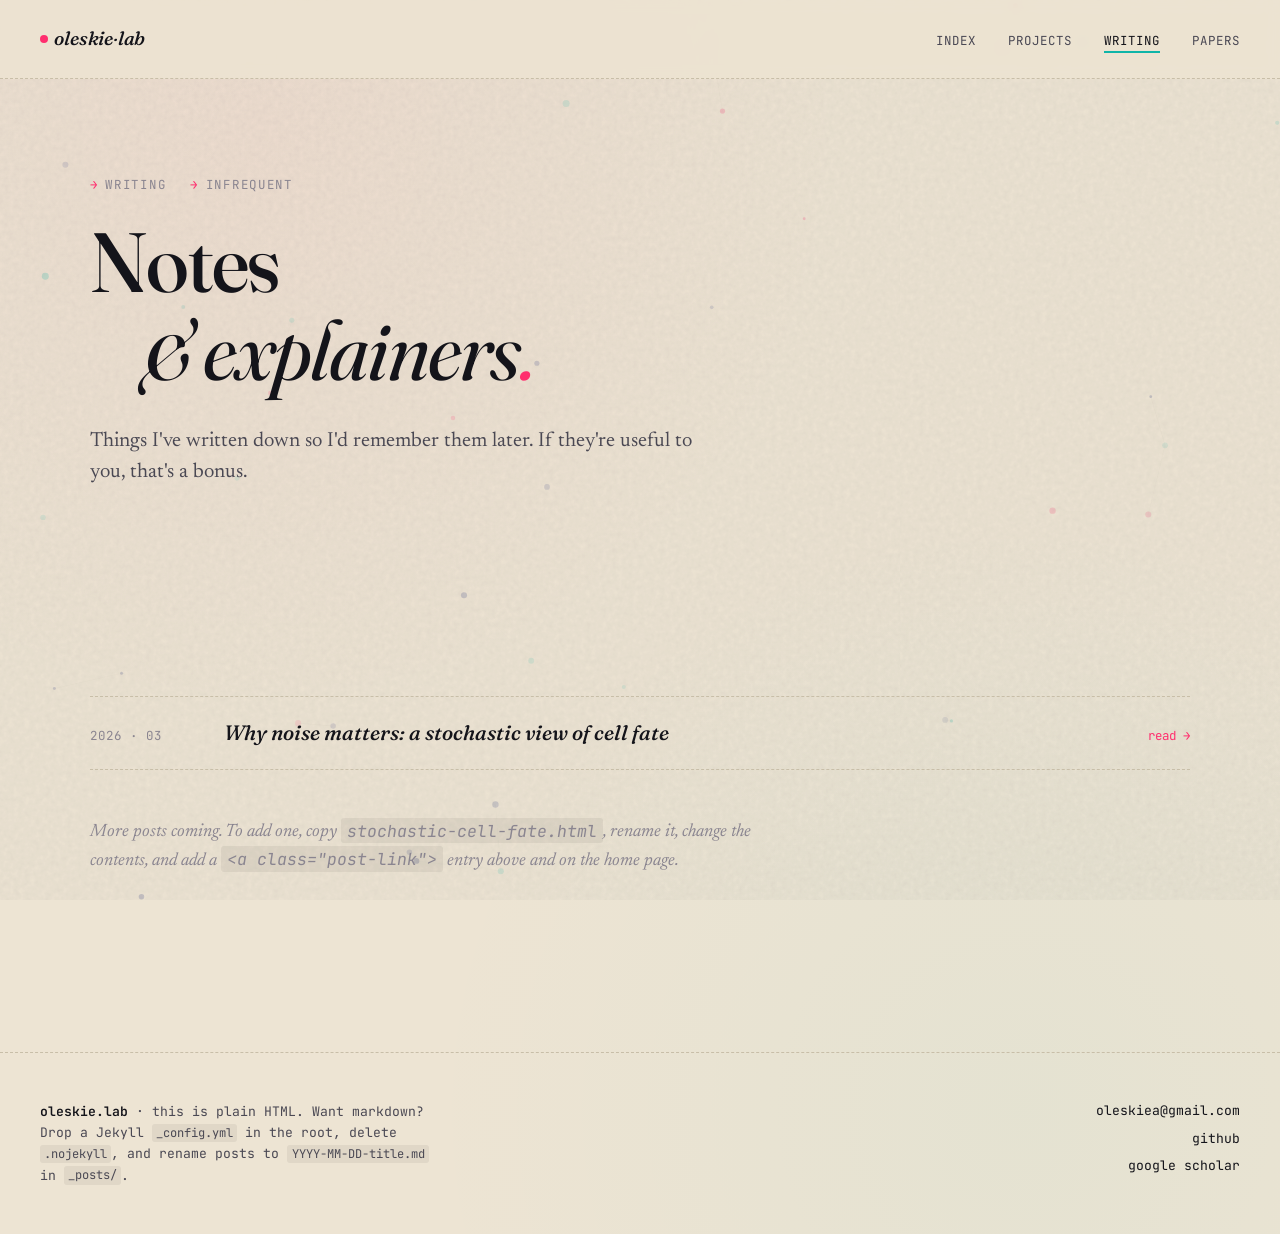
==== blog/index.html @ fdb9c9e5 "first" ====
<!doctype html>
<html lang="en">
<head>
  <meta charset="utf-8" />
  <meta name="viewport" content="width=device-width, initial-scale=1" />
  <title>Writing · Austin Oleskie</title>
  <link rel="preconnect" href="https://fonts.googleapis.com" />
  <link rel="preconnect" href="https://fonts.gstatic.com" crossorigin />
  <link href="https://fonts.googleapis.com/css2?family=Fraunces:ital,opsz,wght@0,9..144,400;0,9..144,500;0,9..144,700;1,9..144,400;1,9..144,500&family=JetBrains+Mono:wght@400;600&family=Newsreader:ital,wght@0,400;0,500;0,600;1,400&display=swap" rel="stylesheet" />
  <link rel="stylesheet" href="../assets/style.css" />
</head>
<body>
  <canvas id="particles"></canvas>

  <div class="shell">
    <nav class="top">
      <div class="mark"><a href="../index.html"><span class="dot"></span>oleskie<em>·</em>lab</a></div>
      <ul>
        <li><a href="../index.html">index</a></li>
        <li><a href="../projects.html">projects</a></li>
        <li><a href="index.html" class="active">writing</a></li>
        <li><a href="../publications.html">papers</a></li>
      </ul>
    </nav>

    <main>
      <section class="hero">
        <div class="meta reveal"><span>writing</span><span>infrequent</span></div>
        <h1 class="reveal d1">
          <span class="first">Notes</span>
          <span class="last">&amp; explainers</span>
        </h1>
        <p class="lede reveal d2">
          Things I've written down so I'd remember them later. If they're useful to
          you, that's a bonus.
        </p>
      </section>

      <section>
        <div class="posts">
          <a class="post-link" href="stochastic-cell-fate.html">
            <span class="date">2026 · 03</span>
            <span class="title">Why noise matters: a stochastic view of cell fate</span>
            <span class="read">read →</span>
          </a>
        </div>

        <p style="margin-top: 3rem; color: var(--ink-muted); font-style: italic;">
          More posts coming. To add one, copy <code>stochastic-cell-fate.html</code>,
          rename it, change the contents, and add a <code>&lt;a class="post-link"&gt;</code>
          entry above and on the home page.
        </p>
      </section>
    </main>

    <footer>
      <div class="colophon">
        <strong>oleskie.lab</strong> · this is plain HTML. Want markdown? Drop a
        Jekyll <code>_config.yml</code> in the root, delete <code>.nojekyll</code>,
        and rename posts to <code>YYYY-MM-DD-title.md</code> in <code>_posts/</code>.
      </div>
      <div class="links">
        <a href="mailto:oleskiea@gmail.com">oleskiea@gmail.com</a>
        <a href="https://github.com/">github</a>
        <a href="https://scholar.google.com/">google scholar</a>
      </div>
    </footer>
  </div>

  <script src="../assets/main.js"></script>
</body>
</html>
---- assets/style.css ----
/* ─────────────────────────────────────────────────────────────
   austin oleskie · portfolio
   "lab notebook" aesthetic — cream paper, ink type,
   fluorescent accents (magenta + teal)
   ───────────────────────────────────────────────────────────── */

:root {
  /* palette */
  --bg: #ede4d3;
  --bg-deep: #e3d9c4;
  --paper: #f7f0de;
  --ink: #14141a;
  --ink-soft: #4a4853;
  --ink-muted: #8a8590;
  --rule: #c8bea8;

  --magenta: #ff2e6e;
  --teal: #0fb5a8;
  --highlight: #f5d547;
  --indigo: #2c3a82;

  /* type */
  --display: "Fraunces", "Times New Roman", serif;
  --body: "Newsreader", Georgia, serif;
  --mono: "JetBrains Mono", "Courier New", monospace;

  /* layout */
  --measure: 68ch;
  --pad: clamp(1.25rem, 4vw, 2.5rem);
}

* { box-sizing: border-box; margin: 0; padding: 0; }

html { scroll-behavior: smooth; }

body {
  font-family: var(--body);
  font-size: 18px;
  line-height: 1.55;
  color: var(--ink);
  background: var(--bg);
  background-image:
    radial-gradient(circle at 20% 10%, rgba(255, 46, 110, 0.04), transparent 40%),
    radial-gradient(circle at 80% 90%, rgba(15, 181, 168, 0.04), transparent 40%);
  min-height: 100vh;
  overflow-x: hidden;
}

/* paper grain */
body::before {
  content: "";
  position: fixed;
  inset: 0;
  pointer-events: none;
  z-index: 1;
  opacity: 0.4;
  background-image:
    url("data:image/svg+xml,%3Csvg viewBox='0 0 200 200' xmlns='http://www.w3.org/2000/svg'%3E%3Cfilter id='n'%3E%3CfeTurbulence type='fractalNoise' baseFrequency='0.85' numOctaves='2'/%3E%3CfeColorMatrix values='0 0 0 0 0.08 0 0 0 0 0.08 0 0 0 0 0.1 0 0 0 0.18 0'/%3E%3C/filter%3E%3Crect width='100%25' height='100%25' filter='url(%23n)'/%3E%3C/svg%3E");
}

/* particle canvas — sits below grain, above bg */
#particles {
  position: fixed;
  inset: 0;
  z-index: 0;
  pointer-events: none;
  opacity: 0.55;
}

/* main content above all layers */
.shell { position: relative; z-index: 2; }

/* ─── nav ───────────────────────────────────────────────── */
nav.top {
  display: flex;
  justify-content: space-between;
  align-items: baseline;
  padding: 1.5rem var(--pad);
  border-bottom: 1px dashed var(--rule);
  background: rgba(237, 228, 211, 0.78);
  backdrop-filter: blur(6px);
  -webkit-backdrop-filter: blur(6px);
  position: sticky;
  top: 0;
  z-index: 10;
}

nav.top .mark {
  font-family: var(--display);
  font-style: italic;
  font-weight: 500;
  font-size: 1.2rem;
  letter-spacing: -0.01em;
}
nav.top .mark a { color: var(--ink); text-decoration: none; }
nav.top .mark .dot {
  display: inline-block;
  width: 8px; height: 8px;
  background: var(--magenta);
  border-radius: 50%;
  margin-right: 0.4rem;
  transform: translateY(-2px);
}

nav.top ul {
  list-style: none;
  display: flex;
  gap: clamp(1rem, 3vw, 2rem);
  font-family: var(--mono);
  font-size: 0.78rem;
  text-transform: uppercase;
  letter-spacing: 0.08em;
}
nav.top ul a {
  color: var(--ink-soft);
  text-decoration: none;
  position: relative;
  padding-bottom: 2px;
  transition: color 0.2s ease;
}
nav.top ul a:hover { color: var(--ink); }
nav.top ul a::after {
  content: "";
  position: absolute;
  left: 0; right: 0; bottom: -2px;
  height: 2px;
  background: var(--magenta);
  transform: scaleX(0);
  transform-origin: left;
  transition: transform 0.25s ease;
}
nav.top ul a:hover::after { transform: scaleX(1); }
nav.top ul a.active { color: var(--ink); }
nav.top ul a.active::after { transform: scaleX(1); background: var(--teal); }

/* ─── layout ────────────────────────────────────────────── */
main { padding: 0 var(--pad); }

section {
  max-width: 1100px;
  margin: 0 auto;
  padding: clamp(3rem, 8vw, 6rem) 0;
}

.eyebrow {
  font-family: var(--mono);
  font-size: 0.72rem;
  text-transform: uppercase;
  letter-spacing: 0.16em;
  color: var(--ink-muted);
  display: inline-flex;
  align-items: center;
  gap: 0.6rem;
  margin-bottom: 1.5rem;
}
.eyebrow::before {
  content: "";
  width: 24px;
  height: 1px;
  background: var(--ink-muted);
}

h1, h2, h3 {
  font-family: var(--display);
  font-weight: 500;
  letter-spacing: -0.02em;
  line-height: 1.05;
  color: var(--ink);
}

h1 { font-size: clamp(2.5rem, 7vw, 5.25rem); }
h2 { font-size: clamp(2rem, 4.5vw, 3rem); margin-bottom: 1.5rem; }
h3 { font-size: clamp(1.25rem, 2vw, 1.5rem); margin-bottom: 0.5rem; }

p { max-width: var(--measure); margin-bottom: 1rem; }

a { color: var(--ink); }
a.inline {
  text-decoration: none;
  background-image: linear-gradient(transparent 60%, rgba(245, 213, 71, 0.55) 60%);
  background-size: 100% 100%;
  padding: 0 0.1em;
  transition: background-image 0.25s ease;
}
a.inline:hover {
  background-image: linear-gradient(transparent 0%, rgba(245, 213, 71, 0.55) 0%);
}

em { font-family: var(--display); font-style: italic; font-weight: 400; }

code, .mono { font-family: var(--mono); font-size: 0.92em; }
code {
  background: rgba(20, 20, 26, 0.06);
  padding: 0.1em 0.35em;
  border-radius: 3px;
}

pre {
  font-family: var(--mono);
  font-size: 0.85rem;
  line-height: 1.5;
  background: var(--ink);
  color: #f0e9d8;
  padding: 1.25rem 1.5rem;
  border-radius: 4px;
  overflow-x: auto;
  margin: 1.5rem 0;
  border-left: 3px solid var(--magenta);
}
pre code { background: none; padding: 0; color: inherit; }

hr.dashed {
  border: none;
  border-top: 1px dashed var(--rule);
  margin: 3rem 0;
}

/* ─── hero ──────────────────────────────────────────────── */
.hero {
  padding-top: clamp(3rem, 10vw, 6rem);
  padding-bottom: clamp(2rem, 6vw, 4rem);
  position: relative;
}

.hero .meta {
  font-family: var(--mono);
  font-size: 0.78rem;
  text-transform: uppercase;
  letter-spacing: 0.14em;
  color: var(--ink-muted);
  margin-bottom: 1.5rem;
  display: flex;
  gap: 1.5rem;
  flex-wrap: wrap;
}
.hero .meta span::before {
  content: "→";
  margin-right: 0.4rem;
  color: var(--magenta);
}

.hero h1 {
  font-style: normal;
}
.hero h1 .first { display: block; }
.hero h1 .last {
  display: block;
  font-style: italic;
  font-weight: 400;
  color: var(--ink);
  margin-left: clamp(1rem, 4vw, 4rem);
  position: relative;
}
.hero h1 .last::after {
  content: ".";
  color: var(--magenta);
}

.hero .lede {
  font-family: var(--body);
  font-size: clamp(1.1rem, 1.6vw, 1.35rem);
  line-height: 1.5;
  margin-top: 2rem;
  max-width: 56ch;
  color: var(--ink-soft);
}
.hero .lede strong { color: var(--ink); font-weight: 500; }

.hero .actions {
  margin-top: 2.5rem;
  display: flex;
  gap: 1rem;
  flex-wrap: wrap;
}

.btn {
  display: inline-flex;
  align-items: center;
  gap: 0.5rem;
  padding: 0.7rem 1.2rem;
  font-family: var(--mono);
  font-size: 0.78rem;
  text-transform: uppercase;
  letter-spacing: 0.1em;
  text-decoration: none;
  border: 1px solid var(--ink);
  background: transparent;
  color: var(--ink);
  cursor: pointer;
  transition: all 0.2s ease;
}
.btn:hover {
  background: var(--ink);
  color: var(--paper);
  transform: translate(-2px, -2px);
  box-shadow: 4px 4px 0 var(--magenta);
}
.btn.primary {
  background: var(--ink);
  color: var(--paper);
}
.btn.primary:hover {
  background: var(--magenta);
  border-color: var(--magenta);
  box-shadow: 4px 4px 0 var(--ink);
}

/* ─── currently / status block ──────────────────────────── */
.status {
  background: var(--paper);
  border: 1px solid var(--rule);
  border-left: 4px solid var(--teal);
  padding: 1.5rem 1.75rem;
  margin: 3rem 0;
  font-size: 0.95rem;
  position: relative;
  max-width: 60ch;
}
.status .label {
  font-family: var(--mono);
  font-size: 0.72rem;
  text-transform: uppercase;
  letter-spacing: 0.14em;
  color: var(--teal);
  margin-bottom: 0.5rem;
  display: flex;
  align-items: center;
  gap: 0.5rem;
}
.status .label::before {
  content: "";
  width: 8px; height: 8px;
  background: var(--teal);
  border-radius: 50%;
  animation: pulse 2s ease-in-out infinite;
}
@keyframes pulse {
  0%, 100% { opacity: 1; transform: scale(1); }
  50% { opacity: 0.5; transform: scale(1.3); }
}

/* ─── project cards ─────────────────────────────────────── */
.grid-projects {
  display: grid;
  grid-template-columns: repeat(auto-fit, minmax(280px, 1fr));
  gap: 1.5rem;
  margin-top: 2rem;
}

.card {
  background: var(--paper);
  border: 1px solid var(--rule);
  padding: 1.75rem;
  text-decoration: none;
  color: inherit;
  position: relative;
  transition: transform 0.25s ease, box-shadow 0.25s ease;
  display: flex;
  flex-direction: column;
  gap: 0.75rem;
}
.card:hover {
  transform: translate(-3px, -3px);
  box-shadow: 6px 6px 0 var(--ink);
}
.card .tag {
  font-family: var(--mono);
  font-size: 0.7rem;
  text-transform: uppercase;
  letter-spacing: 0.12em;
  color: var(--magenta);
}
.card h3 {
  font-family: var(--display);
  font-style: italic;
  font-weight: 500;
}
.card p {
  font-size: 0.92rem;
  color: var(--ink-soft);
  margin: 0;
}
.card .arrow {
  margin-top: auto;
  font-family: var(--mono);
  font-size: 0.78rem;
  color: var(--ink);
  display: flex;
  align-items: center;
  gap: 0.5rem;
}
.card .arrow::after {
  content: "→";
  transition: transform 0.2s ease;
}
.card:hover .arrow::after { transform: translateX(4px); }

/* "tape" decoration on featured card */
.card.featured::before {
  content: "";
  position: absolute;
  top: -10px;
  right: 20px;
  width: 60px;
  height: 22px;
  background: rgba(245, 213, 71, 0.75);
  transform: rotate(-3deg);
  box-shadow: 0 1px 3px rgba(0, 0, 0, 0.08);
  z-index: 1;
}

/* ─── publication list ──────────────────────────────────── */
.pub-list {
  list-style: none;
  margin-top: 2rem;
}
.pub-list li {
  display: grid;
  grid-template-columns: 60px 1fr;
  gap: 1.5rem;
  padding: 1.5rem 0;
  border-top: 1px dashed var(--rule);
}
.pub-list li:last-child { border-bottom: 1px dashed var(--rule); }
.pub-list .num {
  font-family: var(--mono);
  font-size: 0.85rem;
  color: var(--ink-muted);
}
.pub-list .num .yr { color: var(--magenta); display: block; font-size: 1.1rem; margin-top: 0.2rem; }
.pub-list .title {
  font-family: var(--body);
  font-size: 1.08rem;
  font-weight: 500;
  line-height: 1.4;
  margin-bottom: 0.4rem;
  color: var(--ink);
}
.pub-list .authors {
  font-size: 0.88rem;
  color: var(--ink-soft);
  margin-bottom: 0.4rem;
}
.pub-list .authors strong { color: var(--magenta); font-weight: 500; }
.pub-list .venue {
  font-family: var(--mono);
  font-size: 0.78rem;
  color: var(--ink-muted);
  text-transform: uppercase;
  letter-spacing: 0.08em;
}

/* ─── blog list ─────────────────────────────────────────── */
.posts {
  display: flex;
  flex-direction: column;
  margin-top: 2rem;
}
.post-link {
  display: grid;
  grid-template-columns: 110px 1fr auto;
  gap: 1.5rem;
  align-items: baseline;
  padding: 1.25rem 0;
  border-top: 1px dashed var(--rule);
  text-decoration: none;
  color: inherit;
  transition: padding 0.2s ease;
}
.post-link:last-child { border-bottom: 1px dashed var(--rule); }
.post-link:hover { padding-left: 0.75rem; }
.post-link .date {
  font-family: var(--mono);
  font-size: 0.78rem;
  color: var(--ink-muted);
  text-transform: uppercase;
  letter-spacing: 0.08em;
}
.post-link .title {
  font-family: var(--display);
  font-size: 1.3rem;
  font-style: italic;
  font-weight: 500;
}
.post-link .read {
  font-family: var(--mono);
  font-size: 0.78rem;
  color: var(--magenta);
}
@media (max-width: 640px) {
  .post-link { grid-template-columns: 1fr; gap: 0.4rem; }
  .post-link .read { display: none; }
}

/* ─── article (blog post) ───────────────────────────────── */
.article {
  max-width: var(--measure);
  margin: 0 auto;
  padding: clamp(2rem, 6vw, 4rem) 0;
}
.article header {
  margin-bottom: 3rem;
}
.article header .date {
  font-family: var(--mono);
  font-size: 0.78rem;
  text-transform: uppercase;
  letter-spacing: 0.12em;
  color: var(--ink-muted);
  margin-bottom: 1rem;
}
.article h1 {
  font-size: clamp(2rem, 4.5vw, 3.25rem);
  font-style: italic;
  font-weight: 500;
}
.article p {
  font-size: 1.08rem;
  line-height: 1.7;
  margin-bottom: 1.5rem;
}
.article p.lede {
  font-size: 1.25rem;
  font-style: italic;
  color: var(--ink-soft);
  font-family: var(--display);
  font-weight: 400;
}
.article h2 {
  font-size: 1.65rem;
  margin-top: 2.5rem;
  margin-bottom: 0.75rem;
}
.article ul { padding-left: 1.5rem; margin-bottom: 1.5rem; }
.article li { margin-bottom: 0.5rem; }
.article blockquote {
  border-left: 3px solid var(--magenta);
  padding: 0.5rem 0 0.5rem 1.5rem;
  font-style: italic;
  color: var(--ink-soft);
  margin: 1.5rem 0;
}

.article .footnote {
  font-family: var(--mono);
  font-size: 0.85rem;
  color: var(--ink-muted);
  margin-top: 3rem;
  padding-top: 1rem;
  border-top: 1px dashed var(--rule);
}

/* ─── footer ────────────────────────────────────────────── */
footer {
  border-top: 1px dashed var(--rule);
  padding: 3rem var(--pad);
  margin-top: 4rem;
  display: grid;
  grid-template-columns: 1fr auto;
  gap: 2rem;
  font-family: var(--mono);
  font-size: 0.82rem;
  color: var(--ink-soft);
}
footer .colophon { max-width: 50ch; line-height: 1.6; }
footer .colophon strong { color: var(--ink); font-weight: 600; }
footer .links { display: flex; flex-direction: column; gap: 0.4rem; align-items: flex-end; }
footer .links a {
  color: var(--ink);
  text-decoration: none;
  border-bottom: 1px solid transparent;
  transition: border-color 0.2s ease;
}
footer .links a:hover { border-color: var(--magenta); }
@media (max-width: 640px) {
  footer { grid-template-columns: 1fr; }
  footer .links { align-items: flex-start; }
}

/* ─── interactive demo styling ──────────────────────────── */
.demo-frame {
  background: var(--paper);
  border: 1px solid var(--rule);
  padding: 1.5rem;
  margin: 2rem 0;
}
.demo-controls {
  display: grid;
  grid-template-columns: repeat(auto-fit, minmax(180px, 1fr));
  gap: 1rem;
  margin-bottom: 1rem;
  font-family: var(--mono);
  font-size: 0.82rem;
}
.demo-controls label {
  display: flex;
  flex-direction: column;
  gap: 0.4rem;
  color: var(--ink-soft);
}
.demo-controls .lbl {
  color: var(--ink);
  font-weight: 500;
}
.demo-controls .lbl em {
  color: var(--ink-muted);
  font-family: var(--body);
  font-style: italic;
  font-weight: 400;
  margin-left: 0.25em;
}
.demo-controls sub {
  font-size: 0.75em;
  color: var(--ink-soft);
}
.demo-controls input[type="range"] {
  -webkit-appearance: none;
  width: 100%;
  height: 4px;
  background: var(--rule);
  outline: none;
}
.demo-controls input[type="range"]::-webkit-slider-thumb {
  -webkit-appearance: none;
  width: 16px; height: 16px;
  border-radius: 50%;
  background: var(--magenta);
  cursor: pointer;
}
.demo-controls input[type="range"]::-moz-range-thumb {
  width: 16px; height: 16px;
  border-radius: 50%;
  background: var(--magenta);
  cursor: pointer;
  border: none;
}
.demo-controls .val { color: var(--magenta); font-weight: 600; }
.demo-buttons { display: flex; gap: 0.5rem; margin-top: 0.5rem; flex-wrap: wrap; }
.demo-buttons button {
  font-family: var(--mono);
  font-size: 0.75rem;
  text-transform: uppercase;
  letter-spacing: 0.08em;
  padding: 0.45rem 0.9rem;
  border: 1px solid var(--ink);
  background: transparent;
  color: var(--ink);
  cursor: pointer;
  transition: all 0.15s ease;
}
.demo-buttons button:hover { background: var(--ink); color: var(--paper); }

canvas.demo-canvas {
  width: 100%;
  height: 320px;
  background: var(--paper);
  border: 1px solid var(--rule);
  display: block;
}

/* ─── reveal animation ──────────────────────────────────── */
.reveal {
  opacity: 0;
  transform: translateY(20px);
  animation: reveal 0.7s cubic-bezier(0.16, 1, 0.3, 1) forwards;
}
.reveal.d1 { animation-delay: 0.1s; }
.reveal.d2 { animation-delay: 0.2s; }
.reveal.d3 { animation-delay: 0.35s; }
.reveal.d4 { animation-delay: 0.5s; }
@keyframes reveal {
  to { opacity: 1; transform: translateY(0); }
}

/* ─── selection ─────────────────────────────────────────── */
::selection {
  background: var(--magenta);
  color: var(--paper);
}

/* ─── responsive tweaks ────────────────────────────────── */
@media (max-width: 640px) {
  body { font-size: 17px; }
  .pub-list li { grid-template-columns: 1fr; gap: 0.4rem; }
}
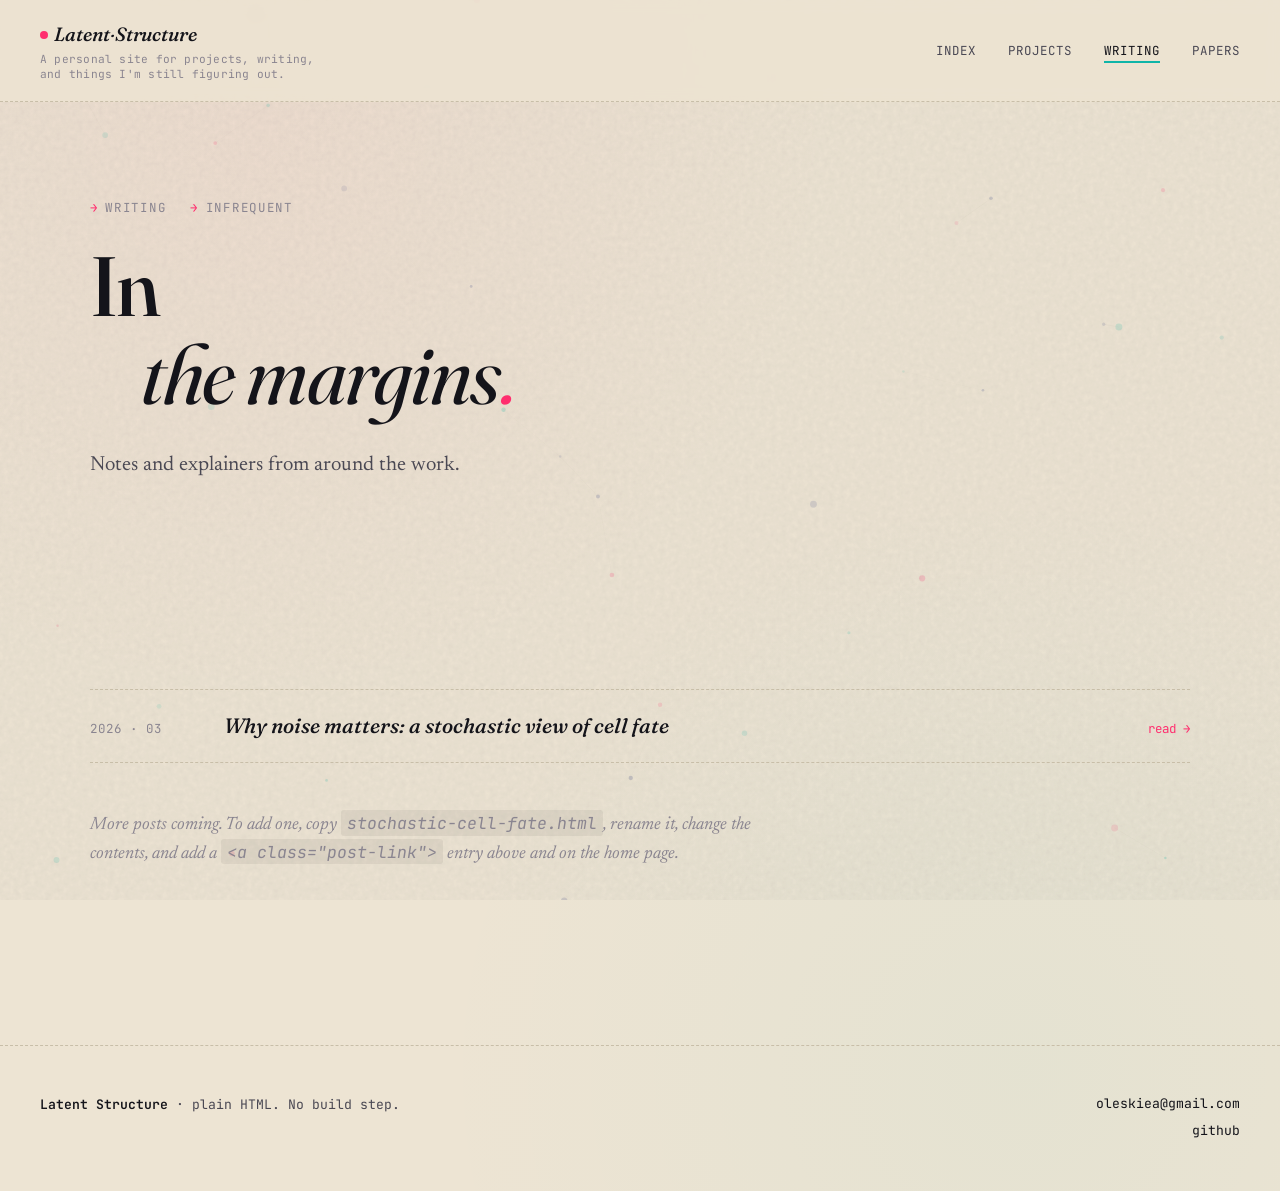
==== commit 3dd17232: "Update projects page; better descriptors" ====
--- a/blog/index.html
+++ b/blog/index.html
@@ -1,20 +1,24 @@
 <!doctype html>
 <html lang="en">
+
 <head>
   <meta charset="utf-8" />
   <meta name="viewport" content="width=device-width, initial-scale=1" />
-  <title>Writing · Austin Oleskie</title>
+  <title>Writing · Latent Structure</title>
   <link rel="preconnect" href="https://fonts.googleapis.com" />
   <link rel="preconnect" href="https://fonts.gstatic.com" crossorigin />
-  <link href="https://fonts.googleapis.com/css2?family=Fraunces:ital,opsz,wght@0,9..144,400;0,9..144,500;0,9..144,700;1,9..144,400;1,9..144,500&family=JetBrains+Mono:wght@400;600&family=Newsreader:ital,wght@0,400;0,500;0,600;1,400&display=swap" rel="stylesheet" />
+  <link
+    href="https://fonts.googleapis.com/css2?family=Fraunces:ital,opsz,wght@0,9..144,400;0,9..144,500;0,9..144,700;1,9..144,400;1,9..144,500&family=JetBrains+Mono:wght@400;600&family=Newsreader:ital,wght@0,400;0,500;0,600;1,400&display=swap"
+    rel="stylesheet" />
   <link rel="stylesheet" href="../assets/style.css" />
 </head>
+
 <body>
   <canvas id="particles"></canvas>
 
   <div class="shell">
     <nav class="top">
-      <div class="mark"><a href="../index.html"><span class="dot"></span>oleskie<em>·</em>lab</a></div>
+      <div class="mark"><a href="../index.html"><span class="dot"></span>Latent<em>·</em>Structure</a><span class="tagline">A personal site for projects, writing, and things I'm still figuring out.</span></div>
       <ul>
         <li><a href="../index.html">index</a></li>
         <li><a href="../projects.html">projects</a></li>
@@ -27,12 +31,11 @@
       <section class="hero">
         <div class="meta reveal"><span>writing</span><span>infrequent</span></div>
         <h1 class="reveal d1">
-          <span class="first">Notes</span>
-          <span class="last">&amp; explainers</span>
+          <span class="first">In</span>
+          <span class="last">the margins</span>
         </h1>
         <p class="lede reveal d2">
-          Things I've written down so I'd remember them later. If they're useful to
-          you, that's a bonus.
+          Notes and explainers from around the work.
         </p>
       </section>
 
@@ -55,18 +58,16 @@
 
     <footer>
       <div class="colophon">
-        <strong>oleskie.lab</strong> · this is plain HTML. Want markdown? Drop a
-        Jekyll <code>_config.yml</code> in the root, delete <code>.nojekyll</code>,
-        and rename posts to <code>YYYY-MM-DD-title.md</code> in <code>_posts/</code>.
+        <strong>Latent Structure</strong> · plain HTML. No build step.
       </div>
       <div class="links">
         <a href="mailto:oleskiea@gmail.com">oleskiea@gmail.com</a>
-        <a href="https://github.com/">github</a>
-        <a href="https://scholar.google.com/">google scholar</a>
+        <a href="https://github.com/aoleskie">github</a>
       </div>
     </footer>
   </div>
 
   <script src="../assets/main.js"></script>
 </body>
+
 </html>
--- a/assets/style.css
+++ b/assets/style.css
@@ -1,5 +1,5 @@
 /* ─────────────────────────────────────────────────────────────
-   austin oleskie · portfolio
+   Latent Structure · personal site
    "lab notebook" aesthetic — cream paper, ink type,
    fluorescent accents (magenta + teal)
    ───────────────────────────────────────────────────────────── */
@@ -18,6 +18,12 @@
   --teal: #0fb5a8;
   --highlight: #f5d547;
   --indigo: #2c3a82;
+
+  /* status palette */
+  --status-done: #0fb5a8;
+  --status-ongoing: #2c3a82;
+  --status-paused: #8a8590;
+  --status-wip: #ff2e6e;
 
   /* type */
   --display: "Fraunces", "Times New Roman", serif;
@@ -58,7 +64,7 @@
     url("data:image/svg+xml,%3Csvg viewBox='0 0 200 200' xmlns='http://www.w3.org/2000/svg'%3E%3Cfilter id='n'%3E%3CfeTurbulence type='fractalNoise' baseFrequency='0.85' numOctaves='2'/%3E%3CfeColorMatrix values='0 0 0 0 0.08 0 0 0 0 0.08 0 0 0 0 0.1 0 0 0 0.18 0'/%3E%3C/filter%3E%3Crect width='100%25' height='100%25' filter='url(%23n)'/%3E%3C/svg%3E");
 }
 
-/* particle canvas — sits below grain, above bg */
+/* particle canvas */
 #particles {
   position: fixed;
   inset: 0;
@@ -67,15 +73,14 @@
   opacity: 0.55;
 }
 
-/* main content above all layers */
 .shell { position: relative; z-index: 2; }
 
 /* ─── nav ───────────────────────────────────────────────── */
 nav.top {
   display: flex;
   justify-content: space-between;
-  align-items: baseline;
-  padding: 1.5rem var(--pad);
+  align-items: center;
+  padding: 1.25rem var(--pad);
   border-bottom: 1px dashed var(--rule);
   background: rgba(237, 228, 211, 0.78);
   backdrop-filter: blur(6px);
@@ -86,6 +91,9 @@
 }
 
 nav.top .mark {
+  display: flex;
+  flex-direction: column;
+  gap: 0.15rem;
   font-family: var(--display);
   font-style: italic;
   font-weight: 500;
@@ -100,6 +108,19 @@
   border-radius: 50%;
   margin-right: 0.4rem;
   transform: translateY(-2px);
+}
+nav.top .mark .tagline {
+  font-family: var(--mono);
+  font-style: normal;
+  font-weight: 400;
+  font-size: 0.7rem;
+  letter-spacing: 0.02em;
+  color: var(--ink-muted);
+  max-width: 42ch;
+  line-height: 1.3;
+}
+@media (max-width: 720px) {
+  nav.top .mark .tagline { display: none; }
 }
 
 nav.top ul {
@@ -305,7 +326,7 @@
   box-shadow: 4px 4px 0 var(--ink);
 }
 
-/* ─── currently / status block ──────────────────────────── */
+/* ─── status block ──────────────────────────────────────── */
 .status {
   background: var(--paper);
   border: 1px solid var(--rule);
@@ -339,12 +360,82 @@
   50% { opacity: 0.5; transform: scale(1.3); }
 }
 
+/* ─── filter pills ──────────────────────────────────────── */
+.filters {
+  display: flex;
+  flex-wrap: wrap;
+  gap: 0.5rem;
+  margin: 1.5rem 0 0.5rem;
+  font-family: var(--mono);
+  font-size: 0.75rem;
+  text-transform: uppercase;
+  letter-spacing: 0.1em;
+}
+.filter-pill {
+  display: inline-flex;
+  align-items: center;
+  gap: 0.4rem;
+  padding: 0.4rem 0.8rem;
+  border: 1px solid var(--rule);
+  background: transparent;
+  color: var(--ink-soft);
+  cursor: pointer;
+  transition: all 0.15s ease;
+  font-family: inherit;
+  font-size: inherit;
+  text-transform: inherit;
+  letter-spacing: inherit;
+  border-radius: 999px;
+}
+.filter-pill:hover {
+  border-color: var(--ink);
+  color: var(--ink);
+}
+.filter-pill.active {
+  background: var(--ink);
+  color: var(--paper);
+  border-color: var(--ink);
+}
+.filter-pill .count {
+  font-size: 0.75em;
+  color: var(--ink-muted);
+  margin-left: 0.1em;
+}
+.filter-pill.active .count {
+  color: rgba(247, 240, 222, 0.55);
+}
+
+/* ─── category headings ─────────────────────────────────── */
+.category-heading {
+  display: flex;
+  align-items: baseline;
+  gap: 1rem;
+  margin: 2.5rem 0 1rem;
+  padding-bottom: 0.5rem;
+  border-bottom: 1px dashed var(--rule);
+}
+.category-heading h3 {
+  font-family: var(--display);
+  font-style: italic;
+  font-weight: 500;
+  font-size: 1.5rem;
+}
+.category-heading .count {
+  font-family: var(--mono);
+  font-size: 0.75rem;
+  color: var(--ink-muted);
+  text-transform: uppercase;
+  letter-spacing: 0.1em;
+}
+.category-heading.is-hidden { display: none; }
+
 /* ─── project cards ─────────────────────────────────────── */
 .grid-projects {
   display: grid;
   grid-template-columns: repeat(auto-fit, minmax(280px, 1fr));
   gap: 1.5rem;
-  margin-top: 2rem;
+  margin-top: 1rem;
+  margin-bottom: 1.5rem;
 }
 
 .card {
@@ -354,7 +445,7 @@
   text-decoration: none;
   color: inherit;
   position: relative;
-  transition: transform 0.25s ease, box-shadow 0.25s ease;
+  transition: transform 0.25s ease, box-shadow 0.25s ease, opacity 0.2s ease;
   display: flex;
   flex-direction: column;
   gap: 0.75rem;
@@ -363,6 +454,7 @@
   transform: translate(-3px, -3px);
   box-shadow: 6px 6px 0 var(--ink);
 }
+.card.is-filtered-out { display: none; }
 .card .tag {
   font-family: var(--mono);
   font-size: 0.7rem;
@@ -395,7 +487,11 @@
 }
 .card:hover .arrow::after { transform: translateX(4px); }
 
-/* "tape" decoration on featured card */
+.card.featured .status-badge {
+  top: 1.6rem;
+}
+
+/* tape on featured */
 .card.featured::before {
   content: "";
   position: absolute;
@@ -409,6 +505,38 @@
   z-index: 1;
 }
 
+/* ─── status badge on cards ─────────────────────────────── */
+.card .status-badge {
+  position: absolute;
+  top: 1rem;
+  right: 1rem;
+  font-family: var(--mono);
+  font-size: 0.62rem;
+  text-transform: uppercase;
+  letter-spacing: 0.12em;
+  padding: 0.2rem 0.5rem;
+  border-radius: 2px;
+  background: rgba(20, 20, 26, 0.06);
+  color: var(--ink-soft);
+  display: inline-flex;
+  align-items: center;
+  gap: 0.35rem;
+}
+.card .status-badge::before {
+  content: "";
+  width: 6px;
+  height: 6px;
+  border-radius: 50%;
+  background: var(--ink-muted);
+}
+.card .status-badge[data-status="done"]::before { background: var(--status-done); }
+.card .status-badge[data-status="ongoing"]::before { background: var(--status-ongoing); }
+.card .status-badge[data-status="paused"]::before { background: var(--status-paused); }
+.card .status-badge[data-status="wip"]::before {
+  background: var(--status-wip);
+  animation: pulse 2s ease-in-out infinite;
+}
+
 /* ─── publication list ──────────────────────────────────── */
 .pub-list {
   list-style: none;
@@ -492,15 +620,13 @@
   .post-link .read { display: none; }
 }
 
-/* ─── article (blog post) ───────────────────────────────── */
+/* ─── article (blog post / project deep-dive) ───────────── */
 .article {
   max-width: var(--measure);
   margin: 0 auto;
   padding: clamp(2rem, 6vw, 4rem) 0;
 }
-.article header {
-  margin-bottom: 3rem;
-}
+.article header { margin-bottom: 3rem; }
 .article header .date {
   font-family: var(--mono);
   font-size: 0.78rem;
@@ -540,7 +666,6 @@
   color: var(--ink-soft);
   margin: 1.5rem 0;
 }
-
 .article .footnote {
   font-family: var(--mono);
   font-size: 0.85rem;
@@ -548,6 +673,139 @@
   margin-top: 3rem;
   padding-top: 1rem;
   border-top: 1px dashed var(--rule);
+}
+
+/* ─── reading list ──────────────────────────────────────── */
+.reading-grid {
+  display: grid;
+  grid-template-columns: repeat(auto-fill, minmax(220px, 1fr));
+  gap: 1rem;
+  margin-top: 2rem;
+}
+.book {
+  background: var(--paper);
+  border: 1px solid var(--rule);
+  padding: 1rem 1.1rem;
+  display: flex;
+  flex-direction: column;
+  gap: 0.3rem;
+  position: relative;
+  transition: transform 0.2s ease, box-shadow 0.2s ease;
+}
+.book:hover {
+  transform: translate(-2px, -2px);
+  box-shadow: 4px 4px 0 var(--ink);
+}
+.book .country {
+  font-family: var(--mono);
+  font-size: 0.7rem;
+  text-transform: uppercase;
+  letter-spacing: 0.1em;
+  color: var(--magenta);
+}
+.book .title {
+  font-family: var(--display);
+  font-style: italic;
+  font-size: 1.05rem;
+  line-height: 1.25;
+  color: var(--ink);
+}
+.book .author {
+  font-size: 0.85rem;
+  color: var(--ink-soft);
+}
+.book .year {
+  font-family: var(--mono);
+  font-size: 0.72rem;
+  color: var(--ink-muted);
+  margin-top: 0.2rem;
+}
+.book.is-future {
+  background: transparent;
+  border-style: dashed;
+  opacity: 0.7;
+}
+.book.is-future .title { color: var(--ink-muted); }
+
+/* ─── interactive demo styling ──────────────────────────── */
+.demo-frame {
+  background: var(--paper);
+  border: 1px solid var(--rule);
+  padding: 1.5rem;
+  margin: 2rem 0;
+}
+.demo-controls {
+  display: grid;
+  grid-template-columns: repeat(auto-fit, minmax(180px, 1fr));
+  gap: 1rem;
+  margin-bottom: 1rem;
+  font-family: var(--mono);
+  font-size: 0.82rem;
+}
+.demo-controls label {
+  display: flex;
+  flex-direction: column;
+  gap: 0.4rem;
+  color: var(--ink-soft);
+}
+.demo-controls .lbl {
+  color: var(--ink);
+  font-weight: 500;
+}
+.demo-controls .lbl em {
+  color: var(--ink-muted);
+  font-family: var(--body);
+  font-style: italic;
+  font-weight: 400;
+  margin-left: 0.25em;
+}
+.demo-controls sub {
+  font-size: 0.75em;
+  color: var(--ink-soft);
+}
+.demo-controls input[type="range"] {
+  -webkit-appearance: none;
+  width: 100%;
+  height: 4px;
+  background: var(--rule);
+  outline: none;
+}
+.demo-controls input[type="range"]::-webkit-slider-thumb {
+  -webkit-appearance: none;
+  width: 16px; height: 16px;
+  border-radius: 50%;
+  background: var(--magenta);
+  cursor: pointer;
+}
+.demo-controls input[type="range"]::-moz-range-thumb {
+  width: 16px; height: 16px;
+  border-radius: 50%;
+  background: var(--magenta);
+  cursor: pointer;
+  border: none;
+}
+.demo-controls .val { color: var(--magenta); font-weight: 600; }
+.demo-buttons { display: flex; gap: 0.5rem; margin-top: 0.5rem; flex-wrap: wrap; }
+.demo-buttons button {
+  font-family: var(--mono);
+  font-size: 0.75rem;
+  text-transform: uppercase;
+  letter-spacing: 0.08em;
+  padding: 0.45rem 0.9rem;
+  border: 1px solid var(--ink);
+  background: transparent;
+  color: var(--ink);
+  cursor: pointer;
+  transition: all 0.15s ease;
+}
+.demo-buttons button:hover { background: var(--ink); color: var(--paper); }
+
+canvas.demo-canvas {
+  width: 100%;
+  height: 320px;
+  background: var(--paper);
+  border: 1px solid var(--rule);
+  display: block;
 }
 
 /* ─── footer ────────────────────────────────────────────── */
@@ -577,87 +835,6 @@
   footer .links { align-items: flex-start; }
 }
 
-/* ─── interactive demo styling ──────────────────────────── */
-.demo-frame {
-  background: var(--paper);
-  border: 1px solid var(--rule);
-  padding: 1.5rem;
-  margin: 2rem 0;
-}
-.demo-controls {
-  display: grid;
-  grid-template-columns: repeat(auto-fit, minmax(180px, 1fr));
-  gap: 1rem;
-  margin-bottom: 1rem;
-  font-family: var(--mono);
-  font-size: 0.82rem;
-}
-.demo-controls label {
-  display: flex;
-  flex-direction: column;
-  gap: 0.4rem;
-  color: var(--ink-soft);
-}
-.demo-controls .lbl {
-  color: var(--ink);
-  font-weight: 500;
-}
-.demo-controls .lbl em {
-  color: var(--ink-muted);
-  font-family: var(--body);
-  font-style: italic;
-  font-weight: 400;
-  margin-left: 0.25em;
-}
-.demo-controls sub {
-  font-size: 0.75em;
-  color: var(--ink-soft);
-}
-.demo-controls input[type="range"] {
-  -webkit-appearance: none;
-  width: 100%;
-  height: 4px;
-  background: var(--rule);
-  outline: none;
-}
-.demo-controls input[type="range"]::-webkit-slider-thumb {
-  -webkit-appearance: none;
-  width: 16px; height: 16px;
-  border-radius: 50%;
-  background: var(--magenta);
-  cursor: pointer;
-}
-.demo-controls input[type="range"]::-moz-range-thumb {
-  width: 16px; height: 16px;
-  border-radius: 50%;
-  background: var(--magenta);
-  cursor: pointer;
-  border: none;
-}
-.demo-controls .val { color: var(--magenta); font-weight: 600; }
-.demo-buttons { display: flex; gap: 0.5rem; margin-top: 0.5rem; flex-wrap: wrap; }
-.demo-buttons button {
-  font-family: var(--mono);
-  font-size: 0.75rem;
-  text-transform: uppercase;
-  letter-spacing: 0.08em;
-  padding: 0.45rem 0.9rem;
-  border: 1px solid var(--ink);
-  background: transparent;
-  color: var(--ink);
-  cursor: pointer;
-  transition: all 0.15s ease;
-}
-.demo-buttons button:hover { background: var(--ink); color: var(--paper); }
-
-canvas.demo-canvas {
-  width: 100%;
-  height: 320px;
-  background: var(--paper);
-  border: 1px solid var(--rule);
-  display: block;
-}
-
 /* ─── reveal animation ──────────────────────────────────── */
 .reveal {
   opacity: 0;
@@ -672,13 +849,8 @@
   to { opacity: 1; transform: translateY(0); }
 }
 
-/* ─── selection ─────────────────────────────────────────── */
-::selection {
-  background: var(--magenta);
-  color: var(--paper);
-}
-
-/* ─── responsive tweaks ────────────────────────────────── */
+::selection { background: var(--magenta); color: var(--paper); }
+
 @media (max-width: 640px) {
   body { font-size: 17px; }
   .pub-list li { grid-template-columns: 1fr; gap: 0.4rem; }
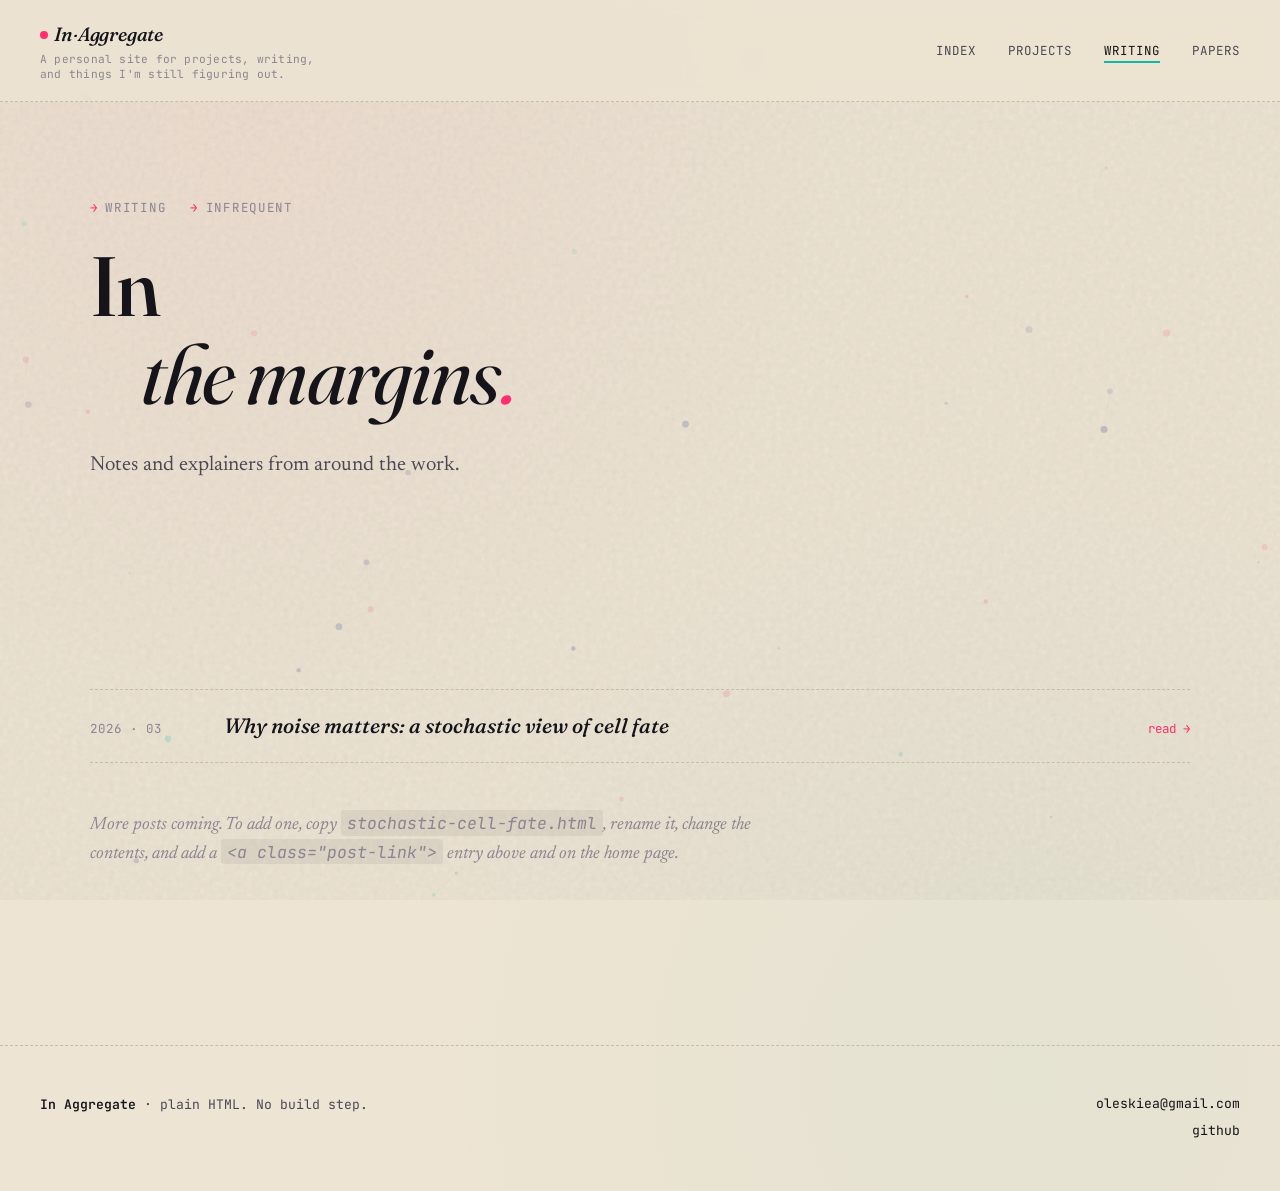
==== commit ff0393ac: "Change website name to in aggregate" ====
--- a/blog/index.html
+++ b/blog/index.html
@@ -4,7 +4,7 @@
 <head>
   <meta charset="utf-8" />
   <meta name="viewport" content="width=device-width, initial-scale=1" />
-  <title>Writing · Latent Structure</title>
+  <title>Writing · In Aggregate</title>
   <link rel="preconnect" href="https://fonts.googleapis.com" />
   <link rel="preconnect" href="https://fonts.gstatic.com" crossorigin />
   <link
@@ -18,7 +18,7 @@
 
   <div class="shell">
     <nav class="top">
-      <div class="mark"><a href="../index.html"><span class="dot"></span>Latent<em>·</em>Structure</a><span class="tagline">A personal site for projects, writing, and things I'm still figuring out.</span></div>
+      <div class="mark"><a href="../index.html"><span class="dot"></span>In<em>·</em>Aggregate</a><span class="tagline">A personal site for projects, writing, and things I'm still figuring out.</span></div>
       <ul>
         <li><a href="../index.html">index</a></li>
         <li><a href="../projects.html">projects</a></li>
@@ -58,7 +58,7 @@
 
     <footer>
       <div class="colophon">
-        <strong>Latent Structure</strong> · plain HTML. No build step.
+        <strong>In Aggregate</strong> · plain HTML. No build step.
       </div>
       <div class="links">
         <a href="mailto:oleskiea@gmail.com">oleskiea@gmail.com</a>
--- a/assets/style.css
+++ b/assets/style.css
@@ -1,5 +1,5 @@
 /* ─────────────────────────────────────────────────────────────
-   Latent Structure · personal site
+   In Aggregate · personal site
    "lab notebook" aesthetic — cream paper, ink type,
    fluorescent accents (magenta + teal)
    ───────────────────────────────────────────────────────────── */
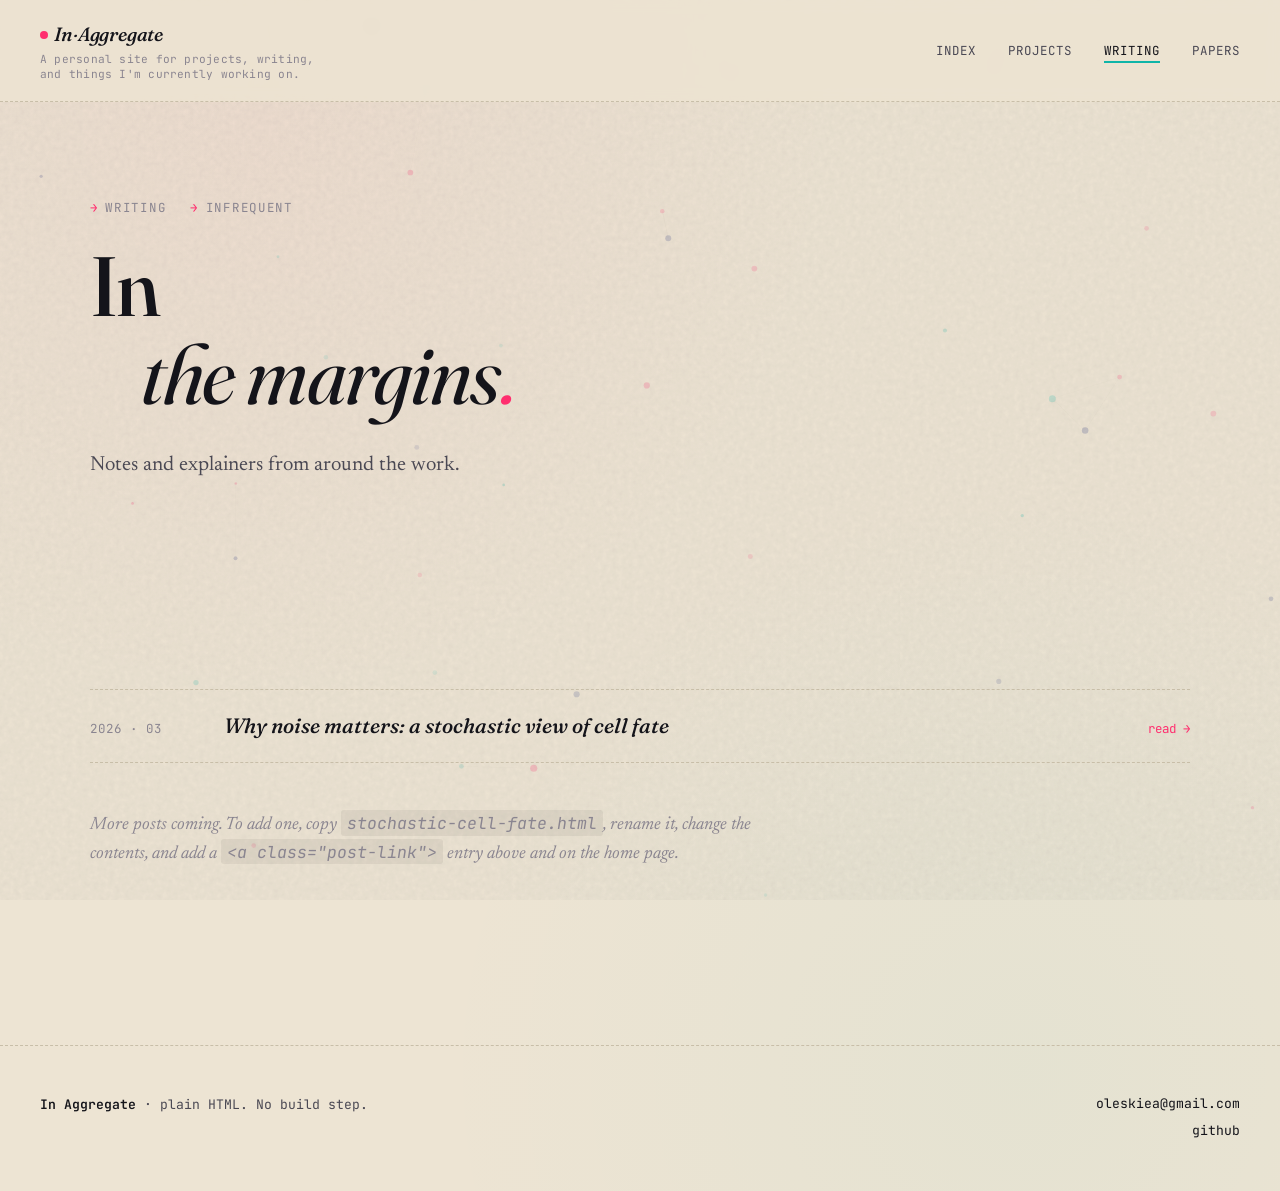
==== commit 9f776cea: "Update site description" ====
--- a/blog/index.html
+++ b/blog/index.html
@@ -18,7 +18,7 @@
 
   <div class="shell">
     <nav class="top">
-      <div class="mark"><a href="../index.html"><span class="dot"></span>In<em>·</em>Aggregate</a><span class="tagline">A personal site for projects, writing, and things I'm still figuring out.</span></div>
+      <div class="mark"><a href="../index.html"><span class="dot"></span>In<em>·</em>Aggregate</a><span class="tagline">A personal site for projects, writing, and things I'm currently working on.</span></div>
       <ul>
         <li><a href="../index.html">index</a></li>
         <li><a href="../projects.html">projects</a></li>
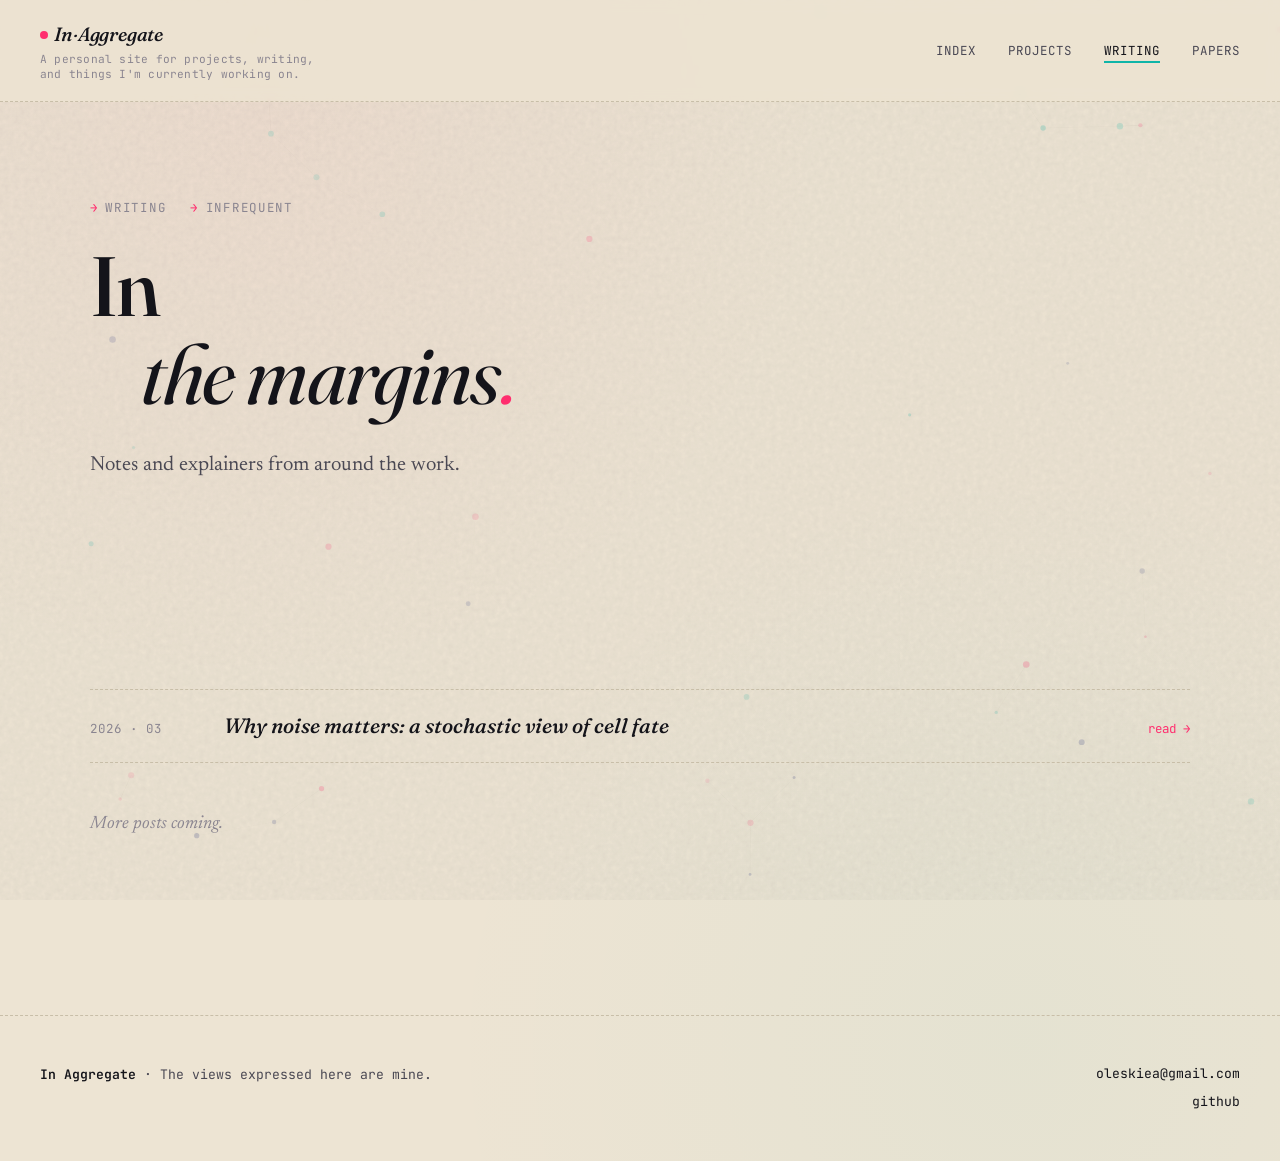
==== commit b90cd0c6: "Remove some unneeded info" ====
--- a/blog/index.html
+++ b/blog/index.html
@@ -49,16 +49,19 @@
         </div>
 
         <p style="margin-top: 3rem; color: var(--ink-muted); font-style: italic;">
-          More posts coming. To add one, copy <code>stochastic-cell-fate.html</code>,
+          More posts coming.
+            <!--
+            To add one, copy <code>stochastic-cell-fate.html</code>,
           rename it, change the contents, and add a <code>&lt;a class="post-link"&gt;</code>
           entry above and on the home page.
+          -->
         </p>
       </section>
     </main>
 
     <footer>
       <div class="colophon">
-        <strong>In Aggregate</strong> · plain HTML. No build step.
+        <strong>In Aggregate</strong> · The views expressed here are mine.
       </div>
       <div class="links">
         <a href="mailto:oleskiea@gmail.com">oleskiea@gmail.com</a>
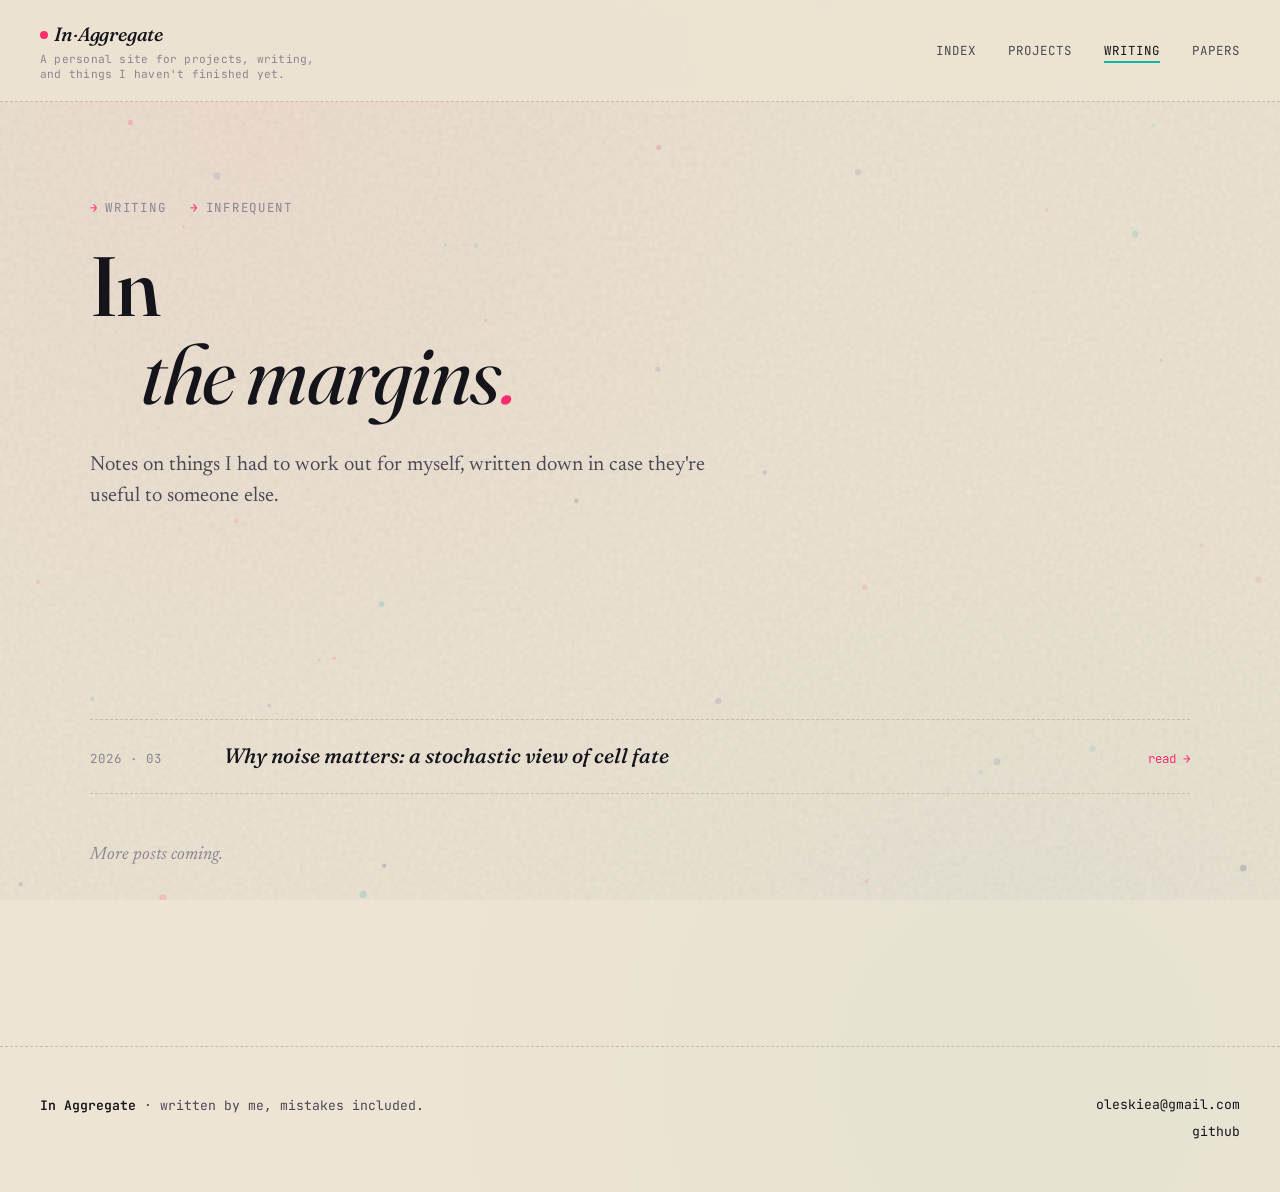
==== commit 8a9909a7: "Edit site copy to remove stilted, off-register language A pass over every page of prose on the site," ====
--- a/blog/index.html
+++ b/blog/index.html
@@ -18,7 +18,7 @@
 
   <div class="shell">
     <nav class="top">
-      <div class="mark"><a href="../index.html"><span class="dot"></span>In<em>·</em>Aggregate</a><span class="tagline">A personal site for projects, writing, and things I'm currently working on.</span></div>
+      <div class="mark"><a href="../index.html"><span class="dot"></span>In<em>·</em>Aggregate</a><span class="tagline">A personal site for projects, writing, and things I haven't finished yet.</span></div>
       <ul>
         <li><a href="../index.html">index</a></li>
         <li><a href="../projects.html">projects</a></li>
@@ -35,7 +35,8 @@
           <span class="last">the margins</span>
         </h1>
         <p class="lede reveal d2">
-          Notes and explainers from around the work.
+          Notes on things I had to work out for myself, written down in case
+          they're useful to someone else.
         </p>
       </section>
 
@@ -61,7 +62,7 @@
 
     <footer>
       <div class="colophon">
-        <strong>In Aggregate</strong> · The views expressed here are mine.
+        <strong>In Aggregate</strong> · written by me, mistakes included.
       </div>
       <div class="links">
         <a href="mailto:oleskiea@gmail.com">oleskiea@gmail.com</a>
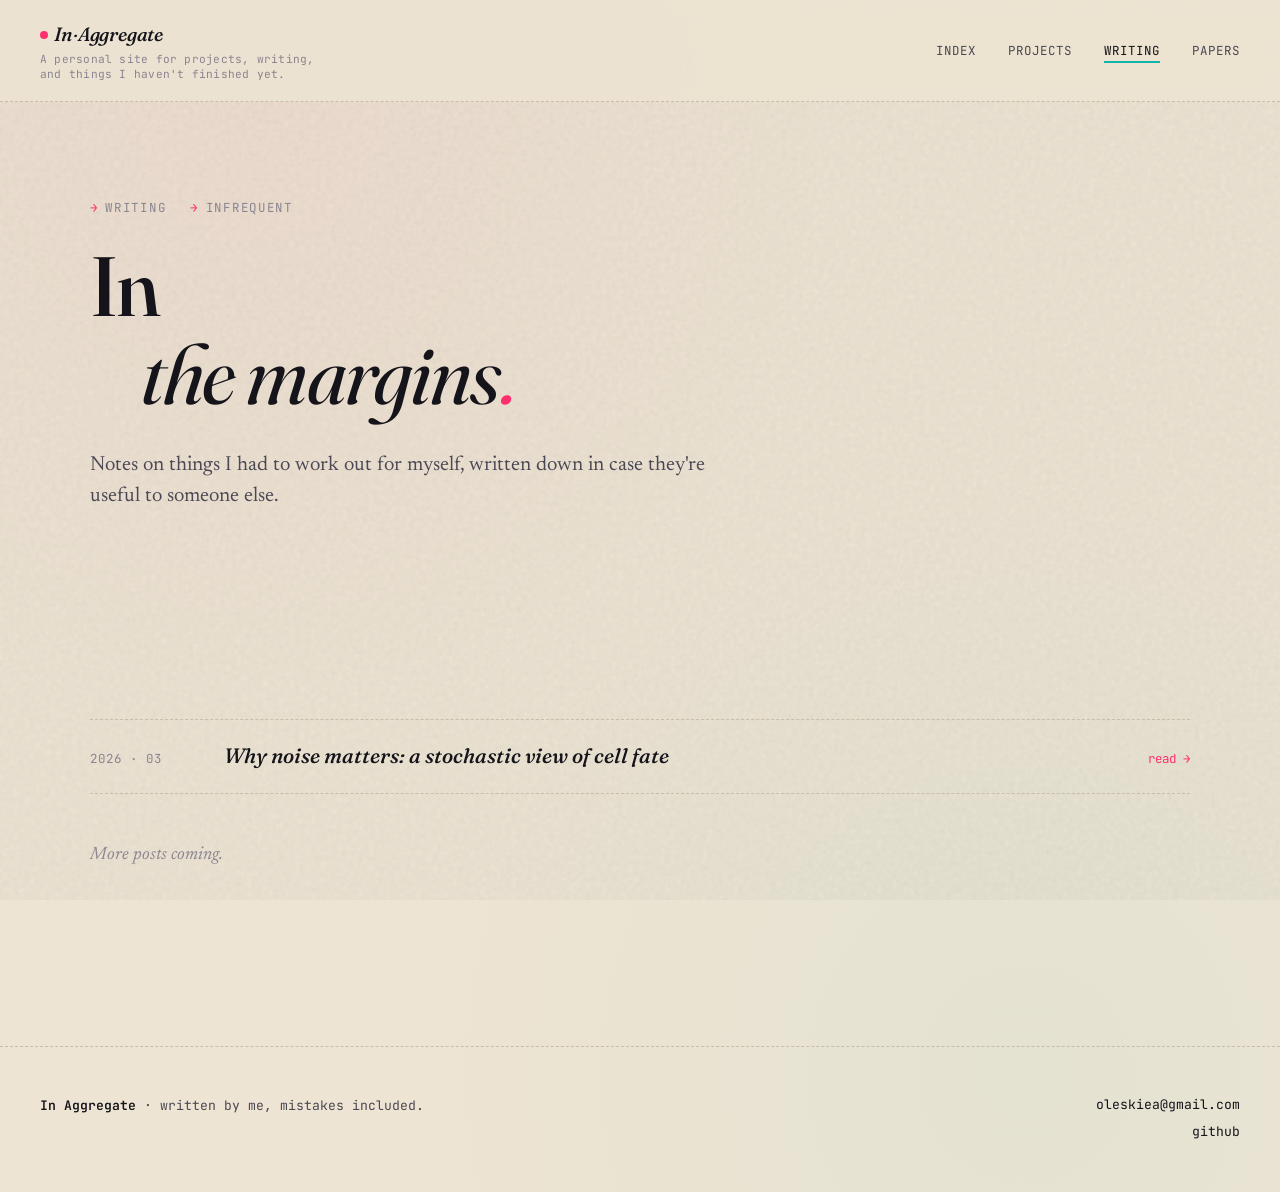
==== commit 78c5f73b: "Remove the particle background, add a reduced-motion block The floating particle canvas was the most" ====
--- a/blog/index.html
+++ b/blog/index.html
@@ -14,8 +14,6 @@
 </head>
 
 <body>
-  <canvas id="particles"></canvas>
-
   <div class="shell">
     <nav class="top">
       <div class="mark"><a href="../index.html"><span class="dot"></span>In<em>·</em>Aggregate</a><span class="tagline">A personal site for projects, writing, and things I haven't finished yet.</span></div>
@@ -71,7 +69,6 @@
     </footer>
   </div>
 
-  <script src="../assets/main.js"></script>
 </body>
 
 </html>
--- a/assets/style.css
+++ b/assets/style.css
@@ -62,15 +62,6 @@
   opacity: 0.4;
   background-image:
     url("data:image/svg+xml,%3Csvg viewBox='0 0 200 200' xmlns='http://www.w3.org/2000/svg'%3E%3Cfilter id='n'%3E%3CfeTurbulence type='fractalNoise' baseFrequency='0.85' numOctaves='2'/%3E%3CfeColorMatrix values='0 0 0 0 0.08 0 0 0 0 0.08 0 0 0 0 0.1 0 0 0 0.18 0'/%3E%3C/filter%3E%3Crect width='100%25' height='100%25' filter='url(%23n)'/%3E%3C/svg%3E");
-}
-
-/* particle canvas */
-#particles {
-  position: fixed;
-  inset: 0;
-  z-index: 0;
-  pointer-events: none;
-  opacity: 0.55;
 }
 
 .shell { position: relative; z-index: 2; }
@@ -855,3 +846,24 @@
   body { font-size: 17px; }
   .pub-list li { grid-template-columns: 1fr; gap: 0.4rem; }
 }
+
+/* ─── reduced motion ────────────────────────────────────── */
+@media (prefers-reduced-motion: reduce) {
+  html { scroll-behavior: auto; }
+
+  *, *::before, *::after {
+    animation-duration: 0.01ms !important;
+    animation-delay: 0ms !important;
+    animation-iteration-count: 1 !important;
+    transition-duration: 0.01ms !important;
+  }
+
+  /* .reveal starts at opacity 0 and relies on its animation to become
+     visible, so the finished state has to be restored explicitly.
+     Switching the animation off on its own would leave the page blank. */
+  .reveal {
+    opacity: 1;
+    transform: none;
+    animation: none;
+  }
+}
